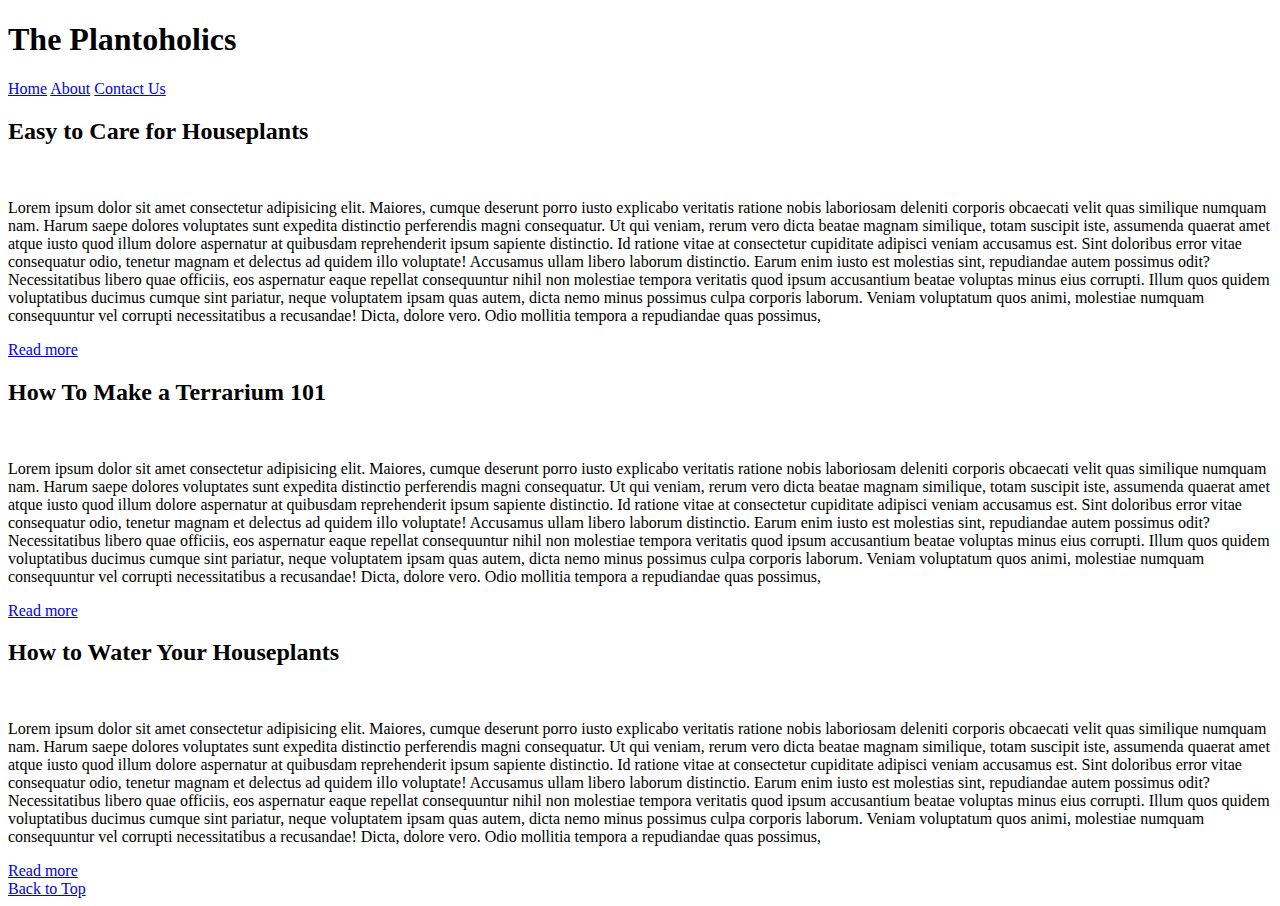
==== index.html @ 07fec586 "project create" ====
<!DOCTYPE html>
<html lang="en">
<head>
    <meta charset="UTF-8">
    <meta http-equiv="X-UA-Compatible" content="IE=edge">
    <meta name="viewport" content="width=device-width, initial-scale=1.0">
    <link rel="stylesheet" href="/main.css">
    <title>The Plantaholics</title>
</head>
<body>
    <header>
        <h1>The Plantoholics</h1>
        <nav>
            <a href="#">Home</a>
            <a href="/about.html">About</a>
            <a href="/contact.html">Contact Us</a>
        </nav>
    </header>

   <div class="post1">
       <h2>Easy to Care for Houseplants</h2>
       <img style="width: 100px;" src="https://images.pexels.com/photos/4503736/pexels-photo-4503736.jpeg?auto=compress&cs=tinysrgb&dpr=3&h=750&w=1260" alt="">
       <p>Lorem ipsum dolor sit amet consectetur adipisicing elit. Maiores, cumque deserunt porro iusto explicabo veritatis ratione nobis laboriosam deleniti corporis obcaecati velit quas similique numquam nam. Harum saepe dolores voluptates sunt expedita distinctio perferendis magni consequatur. Ut qui veniam, rerum vero dicta beatae magnam similique, totam suscipit iste, assumenda quaerat amet atque iusto quod illum dolore aspernatur at quibusdam reprehenderit ipsum sapiente distinctio. Id ratione vitae at consectetur cupiditate adipisci veniam accusamus est. Sint doloribus error vitae consequatur odio, tenetur magnam et delectus ad quidem illo voluptate! Accusamus ullam libero laborum distinctio. Earum enim iusto est molestias sint, repudiandae autem possimus odit? Necessitatibus libero quae officiis, eos aspernatur eaque repellat consequuntur nihil non molestiae tempora veritatis quod ipsum accusantium beatae voluptas minus eius corrupti. Illum quos quidem voluptatibus ducimus cumque sint pariatur, neque voluptatem ipsam quas autem, dicta nemo minus possimus culpa corporis laborum. Veniam voluptatum quos animi, molestiae numquam consequuntur vel corrupti necessitatibus a recusandae! Dicta, dolore vero. Odio mollitia tempora a repudiandae quas possimus, </p>
       <a href="/posts/post1.html">Read more</a>
   </div>

   <div class="post2">
       <h2>How To Make a Terrarium 101</h2>
       <img style="width: 100px;" src="https://images.pexels.com/photos/4503736/pexels-photo-4503736.jpeg?auto=compress&cs=tinysrgb&dpr=3&h=750&w=1260" alt="">
       <p>Lorem ipsum dolor sit amet consectetur adipisicing elit. Maiores, cumque deserunt porro iusto explicabo veritatis ratione nobis laboriosam deleniti corporis obcaecati velit quas similique numquam nam. Harum saepe dolores voluptates sunt expedita distinctio perferendis magni consequatur. Ut qui veniam, rerum vero dicta beatae magnam similique, totam suscipit iste, assumenda quaerat amet atque iusto quod illum dolore aspernatur at quibusdam reprehenderit ipsum sapiente distinctio. Id ratione vitae at consectetur cupiditate adipisci veniam accusamus est. Sint doloribus error vitae consequatur odio, tenetur magnam et delectus ad quidem illo voluptate! Accusamus ullam libero laborum distinctio. Earum enim iusto est molestias sint, repudiandae autem possimus odit? Necessitatibus libero quae officiis, eos aspernatur eaque repellat consequuntur nihil non molestiae tempora veritatis quod ipsum accusantium beatae voluptas minus eius corrupti. Illum quos quidem voluptatibus ducimus cumque sint pariatur, neque voluptatem ipsam quas autem, dicta nemo minus possimus culpa corporis laborum. Veniam voluptatum quos animi, molestiae numquam consequuntur vel corrupti necessitatibus a recusandae! Dicta, dolore vero. Odio mollitia tempora a repudiandae quas possimus, </p>
       <a href="/posts/post2.html">Read more</a>
   </div>

   <div class="post3">
       <h2>How to Water Your Houseplants</h2>
       <img style="width: 100px;" src="https://images.pexels.com/photos/4503736/pexels-photo-4503736.jpeg?auto=compress&cs=tinysrgb&dpr=3&h=750&w=1260" alt="">
       <p>Lorem ipsum dolor sit amet consectetur adipisicing elit. Maiores, cumque deserunt porro iusto explicabo veritatis ratione nobis laboriosam deleniti corporis obcaecati velit quas similique numquam nam. Harum saepe dolores voluptates sunt expedita distinctio perferendis magni consequatur. Ut qui veniam, rerum vero dicta beatae magnam similique, totam suscipit iste, assumenda quaerat amet atque iusto quod illum dolore aspernatur at quibusdam reprehenderit ipsum sapiente distinctio. Id ratione vitae at consectetur cupiditate adipisci veniam accusamus est. Sint doloribus error vitae consequatur odio, tenetur magnam et delectus ad quidem illo voluptate! Accusamus ullam libero laborum distinctio. Earum enim iusto est molestias sint, repudiandae autem possimus odit? Necessitatibus libero quae officiis, eos aspernatur eaque repellat consequuntur nihil non molestiae tempora veritatis quod ipsum accusantium beatae voluptas minus eius corrupti. Illum quos quidem voluptatibus ducimus cumque sint pariatur, neque voluptatem ipsam quas autem, dicta nemo minus possimus culpa corporis laborum. Veniam voluptatum quos animi, molestiae numquam consequuntur vel corrupti necessitatibus a recusandae! Dicta, dolore vero. Odio mollitia tempora a repudiandae quas possimus, </p>
       <a href="/posts/post3.html">Read more</a>
   </div>
    
   <section id="footer">
       <a href="#">Back to Top</a>
       
   </section>
</body>
</html>
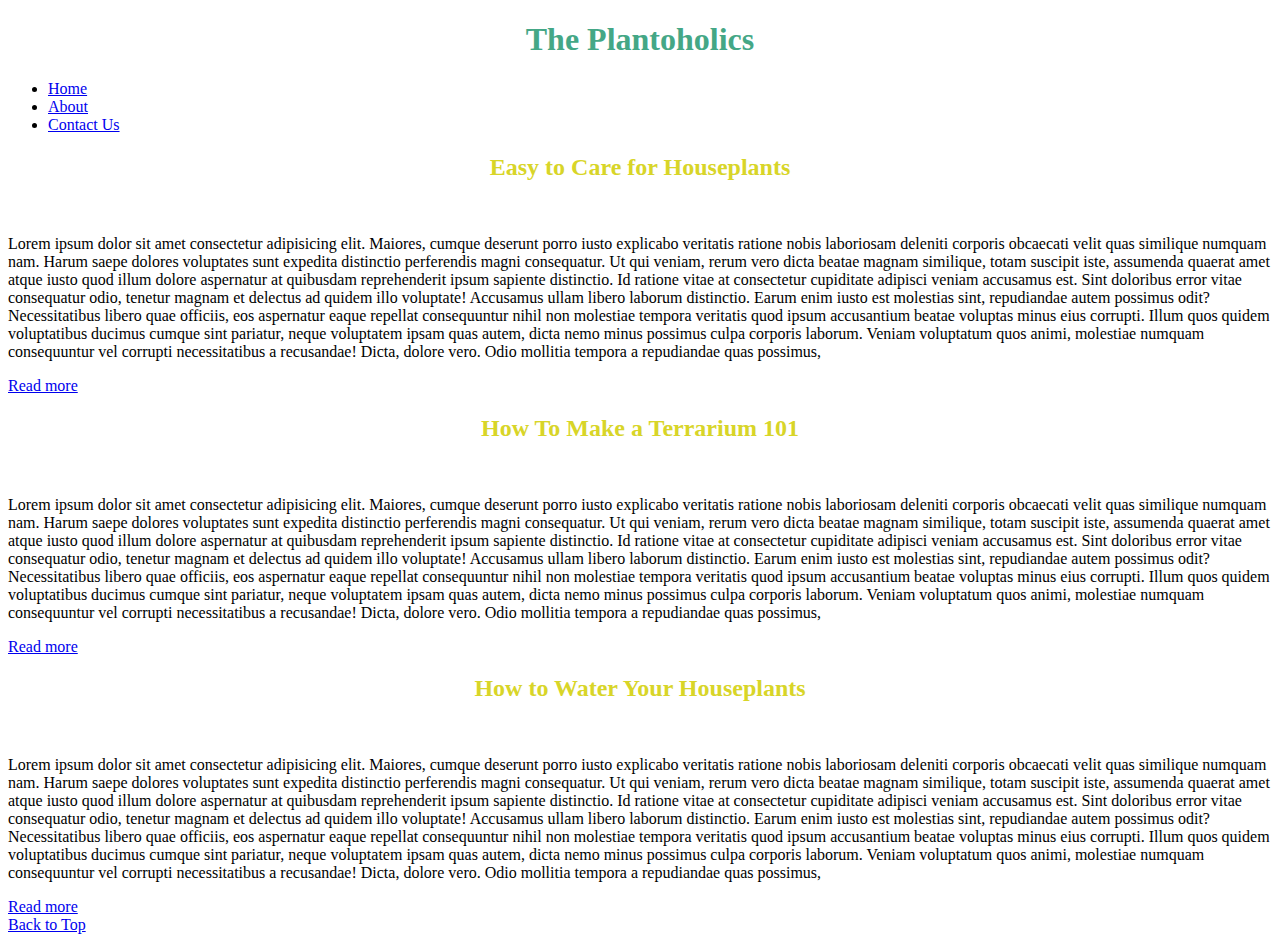
==== commit 832830d2: "index changes" ====
--- a/index.html
+++ b/index.html
@@ -11,9 +11,11 @@
     <header>
         <h1>The Plantoholics</h1>
         <nav>
-            <a href="#">Home</a>
-            <a href="/about.html">About</a>
-            <a href="/contact.html">Contact Us</a>
+            <ul>
+                <li><a href="#">Home</a></li>
+                <li><a href="/about.html">About</a></li>
+                <li><a href="/contact.html">Contact Us</a></li>
+            </ul>
         </nav>
     </header>
 
--- a/main.css
+++ b/main.css
@@ -0,0 +1,46 @@
+h1 {
+    text-align: center;
+    color: #44a786;
+}
+
+h2 {
+    color: rgb(216, 213, 40);
+    text-align: center;
+}
+
+/* Post-1 */
+
+.img1 {
+    width: 100vw;
+    height: 50vh;
+    object-fit: cover;
+  } 
+
+  .post1img {
+    width: 400px;
+    height: 500px;
+    display: block;
+    margin-left: auto;
+    margin-right: auto;
+    width: 50%;
+    object-fit: contain;
+}
+
+.p-style {
+
+}
+
+/* Post-2 */
+
+.img2 {
+    width: 100vw;
+    height: 50vh;
+    object-fit: cover;
+  } 
+
+/* Post-3 */
+
+.img3 {
+    width: 400px;
+    height: 600px;
+}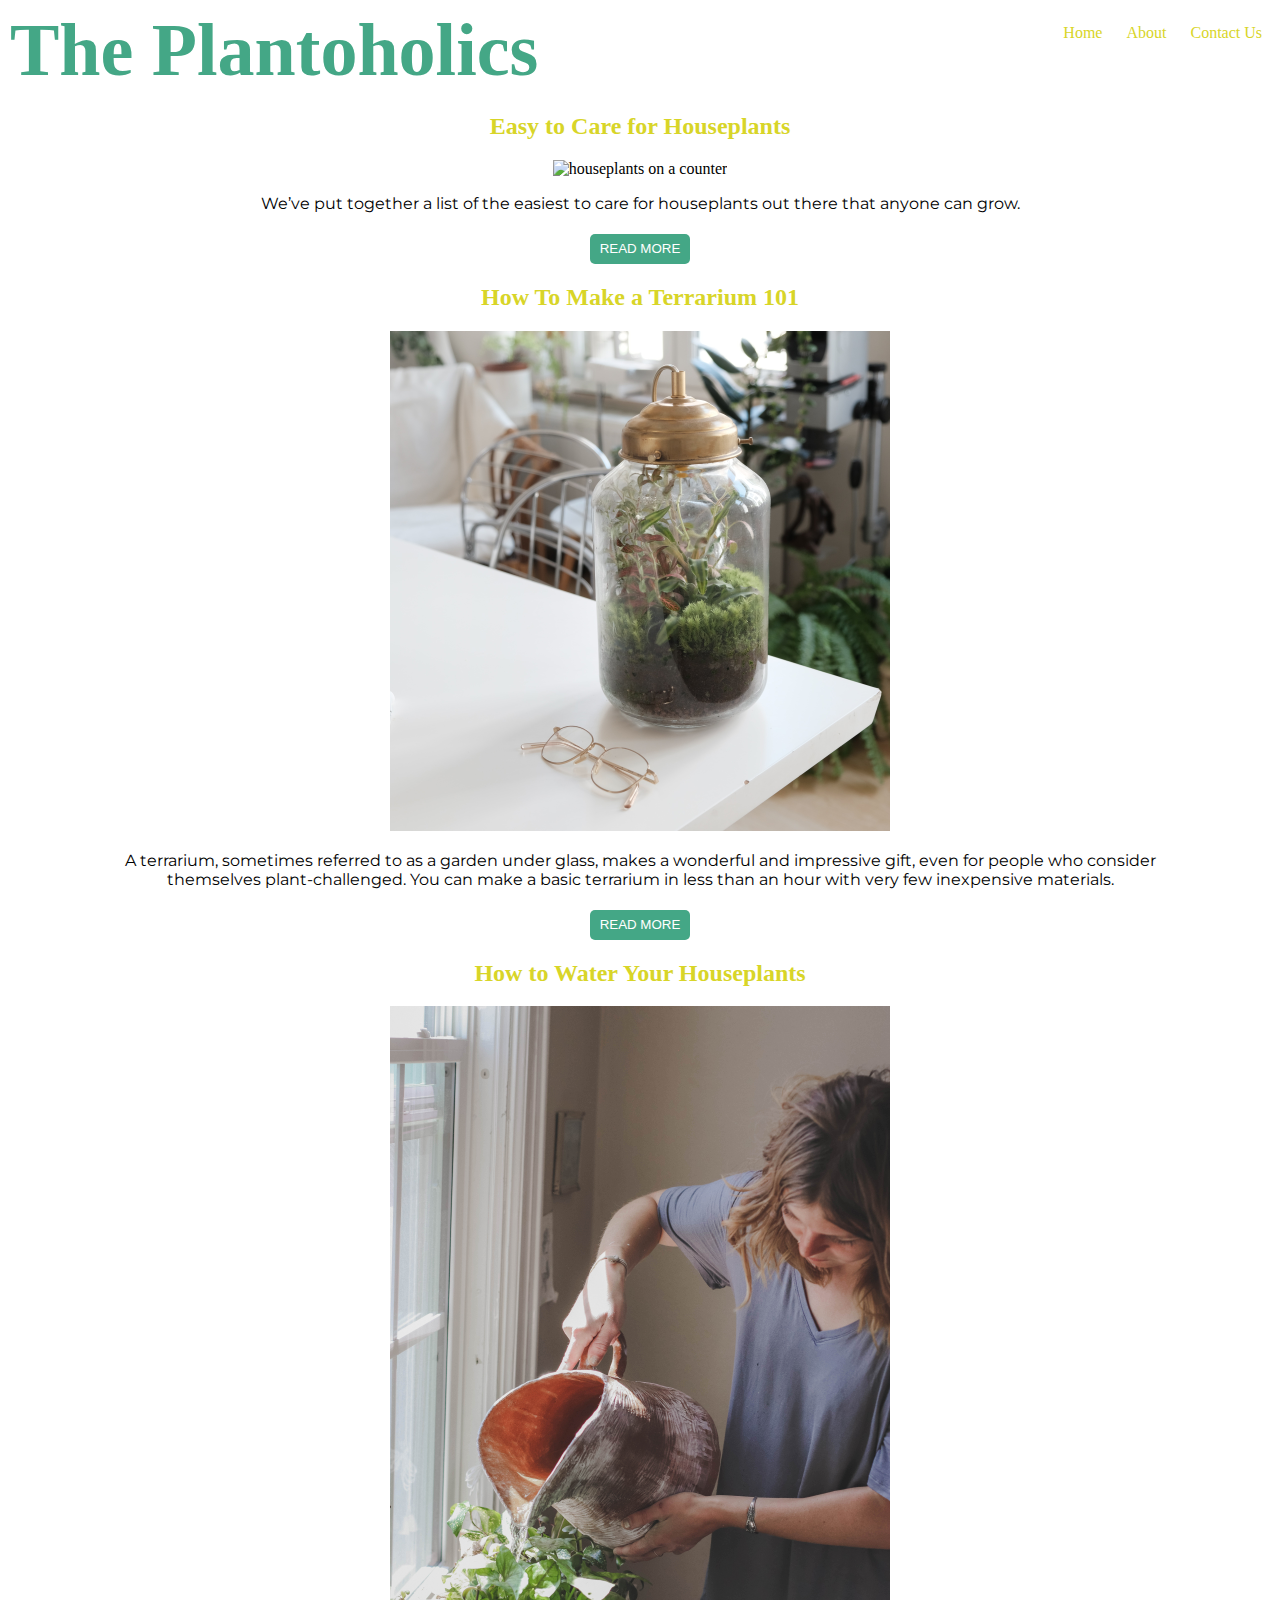
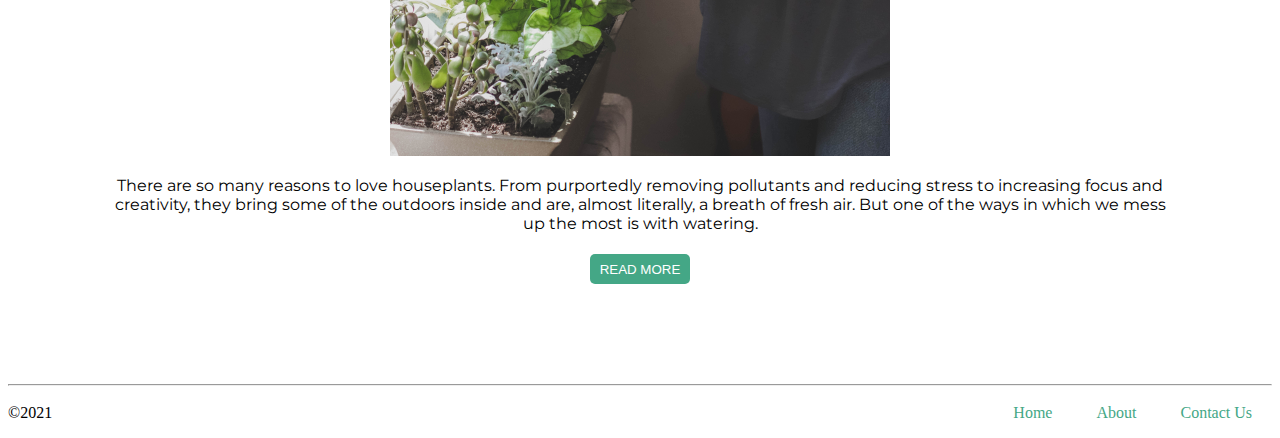
==== commit 50276c0a: "final modified from Ashley" ====
--- a/index.html
+++ b/index.html
@@ -1,5 +1,6 @@
 <!DOCTYPE html>
 <html lang="en">
+
 <head>
     <meta charset="UTF-8">
     <meta http-equiv="X-UA-Compatible" content="IE=edge">
@@ -7,9 +8,9 @@
     <link rel="stylesheet" href="/main.css">
     <title>The Plantaholics</title>
 </head>
+
 <body>
     <header>
-        <h1>The Plantoholics</h1>
         <nav>
             <ul>
                 <li><a href="#">Home</a></li>
@@ -17,32 +18,50 @@
                 <li><a href="/contact.html">Contact Us</a></li>
             </ul>
         </nav>
+        <h1 id="indexH1">The Plantoholics</h1>
     </header>
 
-   <div class="post1">
-       <h2>Easy to Care for Houseplants</h2>
-       <img style="width: 100px;" src="https://images.pexels.com/photos/4503736/pexels-photo-4503736.jpeg?auto=compress&cs=tinysrgb&dpr=3&h=750&w=1260" alt="">
-       <p>Lorem ipsum dolor sit amet consectetur adipisicing elit. Maiores, cumque deserunt porro iusto explicabo veritatis ratione nobis laboriosam deleniti corporis obcaecati velit quas similique numquam nam. Harum saepe dolores voluptates sunt expedita distinctio perferendis magni consequatur. Ut qui veniam, rerum vero dicta beatae magnam similique, totam suscipit iste, assumenda quaerat amet atque iusto quod illum dolore aspernatur at quibusdam reprehenderit ipsum sapiente distinctio. Id ratione vitae at consectetur cupiditate adipisci veniam accusamus est. Sint doloribus error vitae consequatur odio, tenetur magnam et delectus ad quidem illo voluptate! Accusamus ullam libero laborum distinctio. Earum enim iusto est molestias sint, repudiandae autem possimus odit? Necessitatibus libero quae officiis, eos aspernatur eaque repellat consequuntur nihil non molestiae tempora veritatis quod ipsum accusantium beatae voluptas minus eius corrupti. Illum quos quidem voluptatibus ducimus cumque sint pariatur, neque voluptatem ipsam quas autem, dicta nemo minus possimus culpa corporis laborum. Veniam voluptatum quos animi, molestiae numquam consequuntur vel corrupti necessitatibus a recusandae! Dicta, dolore vero. Odio mollitia tempora a repudiandae quas possimus, </p>
-       <a href="/posts/post1.html">Read more</a>
-   </div>
+    <div class="postBox">
+        <h2 class="blogTitle">Easy to Care for Houseplants</h2>
+        <img src="/images/main-post1.jpg" alt="houseplants on a counter">
+        <p>We’ve put together a list of the easiest to care for houseplants out there that anyone can grow.</p>
+        <button class="ReadMore">
+            <a href="/posts/post-1.html">READ MORE</a>
+        </button>
 
-   <div class="post2">
-       <h2>How To Make a Terrarium 101</h2>
-       <img style="width: 100px;" src="https://images.pexels.com/photos/4503736/pexels-photo-4503736.jpeg?auto=compress&cs=tinysrgb&dpr=3&h=750&w=1260" alt="">
-       <p>Lorem ipsum dolor sit amet consectetur adipisicing elit. Maiores, cumque deserunt porro iusto explicabo veritatis ratione nobis laboriosam deleniti corporis obcaecati velit quas similique numquam nam. Harum saepe dolores voluptates sunt expedita distinctio perferendis magni consequatur. Ut qui veniam, rerum vero dicta beatae magnam similique, totam suscipit iste, assumenda quaerat amet atque iusto quod illum dolore aspernatur at quibusdam reprehenderit ipsum sapiente distinctio. Id ratione vitae at consectetur cupiditate adipisci veniam accusamus est. Sint doloribus error vitae consequatur odio, tenetur magnam et delectus ad quidem illo voluptate! Accusamus ullam libero laborum distinctio. Earum enim iusto est molestias sint, repudiandae autem possimus odit? Necessitatibus libero quae officiis, eos aspernatur eaque repellat consequuntur nihil non molestiae tempora veritatis quod ipsum accusantium beatae voluptas minus eius corrupti. Illum quos quidem voluptatibus ducimus cumque sint pariatur, neque voluptatem ipsam quas autem, dicta nemo minus possimus culpa corporis laborum. Veniam voluptatum quos animi, molestiae numquam consequuntur vel corrupti necessitatibus a recusandae! Dicta, dolore vero. Odio mollitia tempora a repudiandae quas possimus, </p>
-       <a href="/posts/post2.html">Read more</a>
-   </div>
+    </div>
 
-   <div class="post3">
-       <h2>How to Water Your Houseplants</h2>
-       <img style="width: 100px;" src="https://images.pexels.com/photos/4503736/pexels-photo-4503736.jpeg?auto=compress&cs=tinysrgb&dpr=3&h=750&w=1260" alt="">
-       <p>Lorem ipsum dolor sit amet consectetur adipisicing elit. Maiores, cumque deserunt porro iusto explicabo veritatis ratione nobis laboriosam deleniti corporis obcaecati velit quas similique numquam nam. Harum saepe dolores voluptates sunt expedita distinctio perferendis magni consequatur. Ut qui veniam, rerum vero dicta beatae magnam similique, totam suscipit iste, assumenda quaerat amet atque iusto quod illum dolore aspernatur at quibusdam reprehenderit ipsum sapiente distinctio. Id ratione vitae at consectetur cupiditate adipisci veniam accusamus est. Sint doloribus error vitae consequatur odio, tenetur magnam et delectus ad quidem illo voluptate! Accusamus ullam libero laborum distinctio. Earum enim iusto est molestias sint, repudiandae autem possimus odit? Necessitatibus libero quae officiis, eos aspernatur eaque repellat consequuntur nihil non molestiae tempora veritatis quod ipsum accusantium beatae voluptas minus eius corrupti. Illum quos quidem voluptatibus ducimus cumque sint pariatur, neque voluptatem ipsam quas autem, dicta nemo minus possimus culpa corporis laborum. Veniam voluptatum quos animi, molestiae numquam consequuntur vel corrupti necessitatibus a recusandae! Dicta, dolore vero. Odio mollitia tempora a repudiandae quas possimus, </p>
-       <a href="/posts/post3.html">Read more</a>
-   </div>
+    <div class="postBox">
+        <h2 class="blogTitle">How To Make a Terrarium 101</h2>
+        <img src="/images/main-post2.jpg" alt="terrarium on a desk">
+        <p>A terrarium, sometimes referred to as a garden under glass, makes a wonderful and impressive gift, even for people who consider themselves plant-challenged. You can make a basic terrarium in less than an hour with very few inexpensive materials.</p>
+        <button class="ReadMore">
+            <a href="/posts/post-2.html">READ MORE</a>
+        </button>
+    </div>
+
+    <div class="postBox">
+        <h2 class="blogTitle">How to Water Your Houseplants</h2>
+        <img src="/images/main-post3.jpg" alt="woman watering houseplants">
+        <p>
+            There are so many reasons to love houseplants. From purportedly removing pollutants and reducing stress to increasing focus and creativity, they bring some of the outdoors inside and are, almost literally, a breath of fresh air. But one of the ways in which we mess up the most is with watering.
+        </p>
+
+        <button class="ReadMore">
+            <a href="/posts/post-3.html">READ MORE</a>
+        </button>
+    </div>
     
-   <section id="footer">
-       <a href="#">Back to Top</a>
-       
-   </section>
+   
+    <footer id="footer">
+      <hr>   
+      <p> ©2021 </p>
+            <ul>
+                <li><a href="#">Home</a></li>
+                <li><a href="/about.html">About</a></li>
+                <li><a href="/contact.html">Contact Us</a></li>
+            </ul>
+    </footer>
 </body>
+
 </html>--- a/main.css
+++ b/main.css
@@ -1,3 +1,150 @@
+@import url('https://fonts.googleapis.com/css2?family=Montserrat:ital,wght@0,100;0,200;0,300;0,400;0,500;0,600;0,700;0,800;0,900;1,100;1,200;1,300;1,400;1,500;1,600;1,700;1,800;1,900&family=Reenie+Beanie&display=swap');
+
+html {
+    text-align: center;
+    box-sizing: border-box;
+}
+
+/* navigation bar*/
+nav {
+    float: right;
+}
+
+nav ul li {
+    list-style-type: none;
+    display: inline-block;
+    margin-left: 10px;
+    margin-right: 10px;
+    
+}
+
+nav ul li a:link {
+    text-decoration: none;
+    color: rgb(216, 213, 40);
+}
+
+nav ul li a:visited {
+    text-decoration: none;
+    color: rgb(216, 213, 40);
+}
+
+nav ul li a:hover {
+    text-decoration: underline;
+    color: #44a786;
+    font-size: 17px;
+}
+
+nav ul li a:active {
+    text-decoration: underline;
+    color: #ffa500;
+    font-size: 17px;
+}
+
+/* Blog title */
+#indexH1 {
+    text-align: left;
+    font-size: 74px;
+    margin: 5px 2px 10px 2px
+}
+
+/* Read More button */
+.ReadMore {
+    width: 100px;
+    height: 30px;
+    border: 0;
+    border-radius: 5px;
+    background-color: #44a786;
+}
+
+.ReadMore a:link {
+    text-decoration: none;
+    color: rgb(255, 255, 255);
+}
+
+.ReadMore a:visited {
+    color: rgb(255, 255, 255);
+}
+
+.ReadMore a:hover {
+    color: rgb(216, 213, 40)
+}
+
+/* index blog title */
+.blogTitle:hover {
+    color: #44a786;
+}
+
+/* index blog post */
+.postBox p {
+    font-family: 'Montserrat', sans-serif;
+    padding: 0px 100px 5px 100px;
+}
+
+.postBox img {
+    width: 500px;
+}
+
+/* signature in About page */
+#signature {
+    font-family: 'Reenie Beanie', cursive;
+    font-size: 32px;
+    margin-top: 10px;
+}
+
+/* social buttons in Contact page */
+.space {
+    color: #44a786;
+    margin: 10px 20px 30px;
+}
+
+.space:hover {
+    color: rgb(216, 213, 40)
+}
+
+/* footer */
+#footer hr {
+    margin-top: 100px;
+}
+
+#footer p {
+    margin-top: 10px;
+    float: left
+}
+
+#footer ul {
+    margin-top: 10px;
+    float: right;
+    list-style-type: none;
+    display: inline-block
+}
+
+#footer ul li {
+    display: inline-block;
+    margin: 0 20px
+}
+
+#footer ul li a:link {
+    text-decoration: none;
+    color:  #44a786;
+}
+
+#footer ul li a:visited {
+    text-decoration: none;
+    color: #44a786;
+}
+
+#footer ul li a:hover {
+    text-decoration: underline;
+    color: rgb(216, 213, 40);
+}
+
+#footer ul li a:active {
+    text-decoration: underline;
+    color: rgb(216, 213, 40);
+}
+/* End of footer styles */
+
+
 h1 {
     text-align: center;
     color: #44a786;
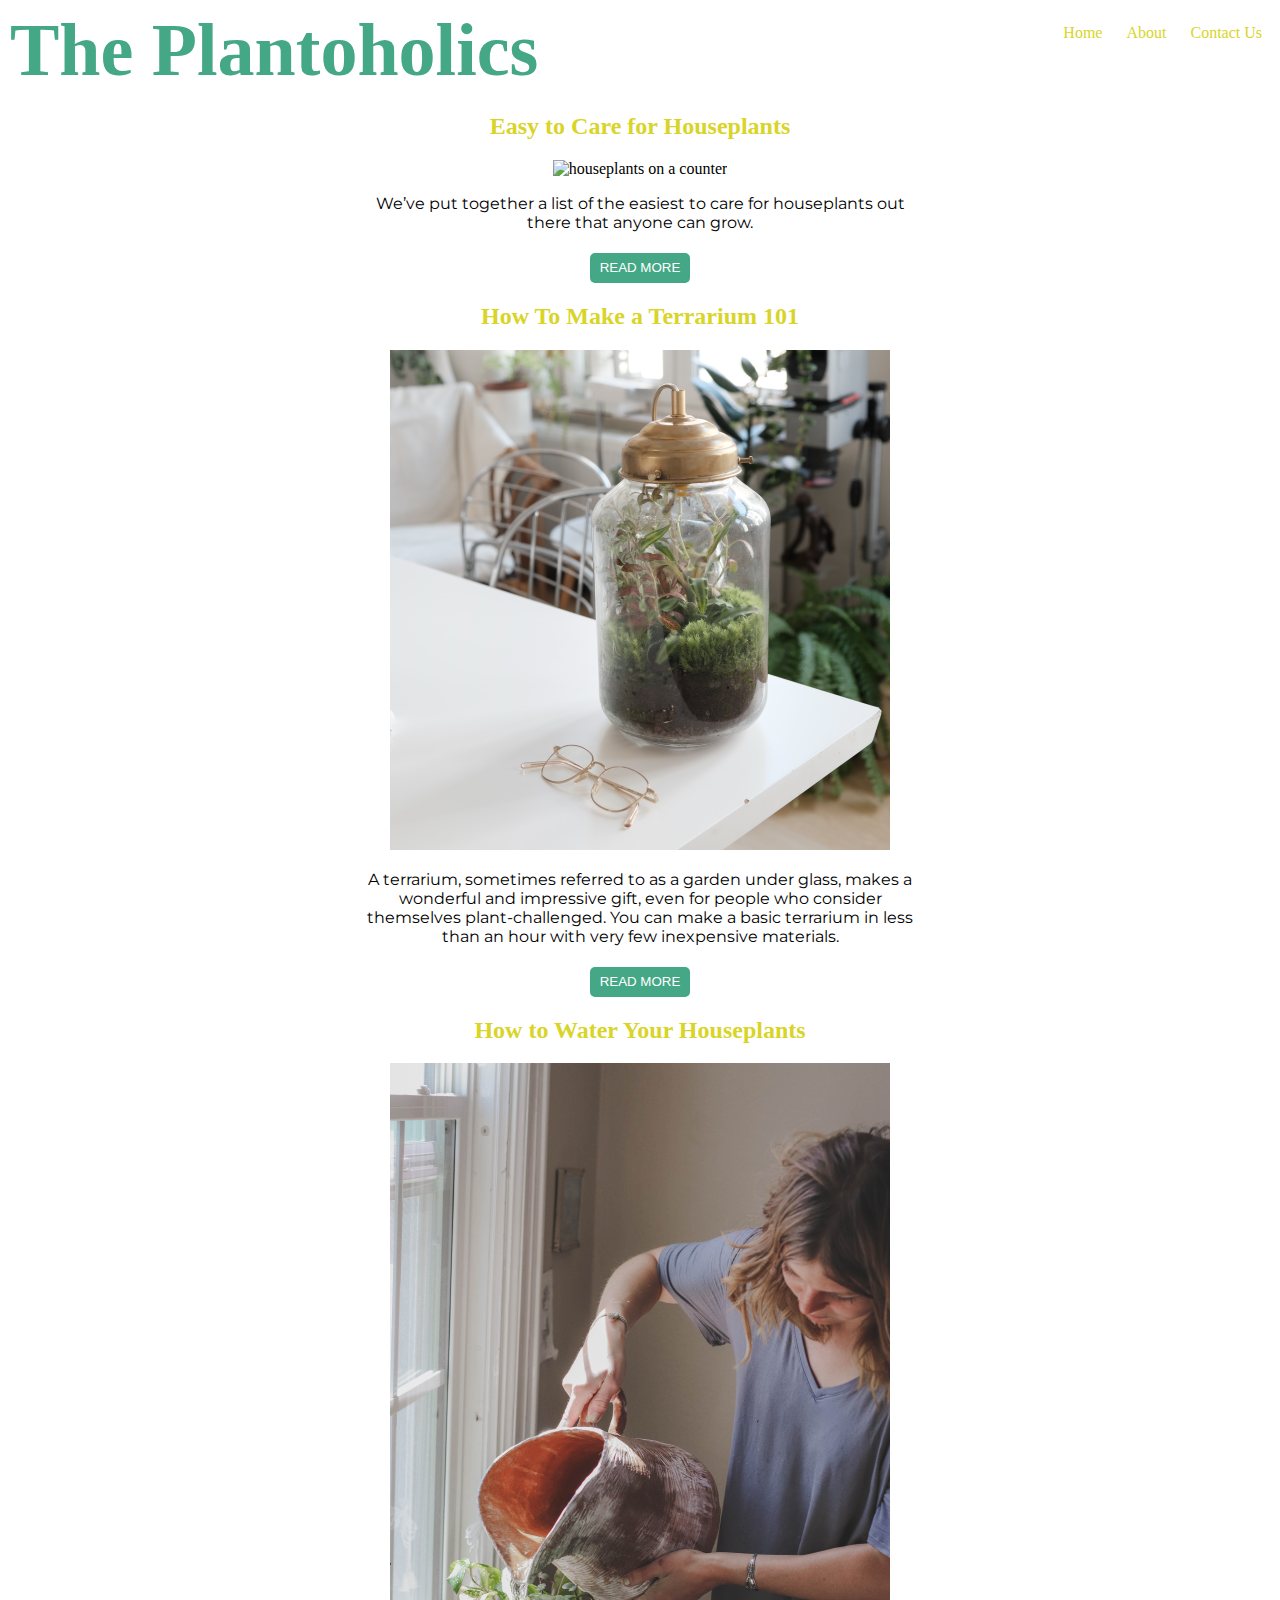
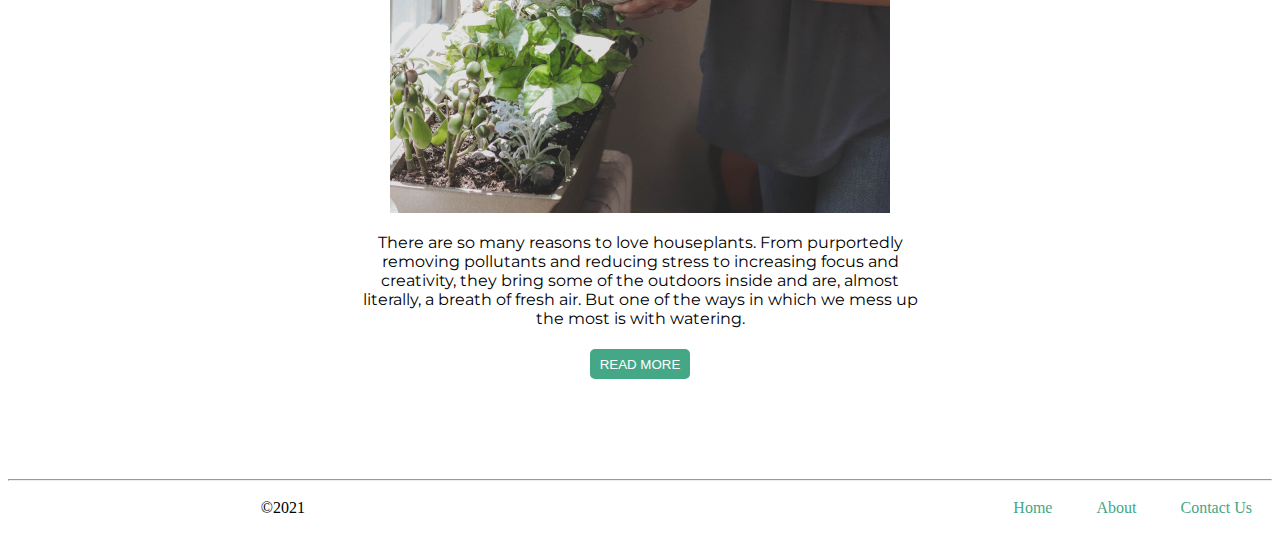
==== commit 729797d7: "changed the link paths" ====
--- a/index.html
+++ b/index.html
@@ -5,7 +5,7 @@
     <meta charset="UTF-8">
     <meta http-equiv="X-UA-Compatible" content="IE=edge">
     <meta name="viewport" content="width=device-width, initial-scale=1.0">
-    <link rel="stylesheet" href="/main.css">
+    <link rel="stylesheet" href="main.css">
     <title>The Plantaholics</title>
 </head>
 
@@ -14,8 +14,8 @@
         <nav>
             <ul>
                 <li><a href="#">Home</a></li>
-                <li><a href="/about.html">About</a></li>
-                <li><a href="/contact.html">Contact Us</a></li>
+                <li><a href="about.html">About</a></li>
+                <li><a href="contact.html">Contact Us</a></li>
             </ul>
         </nav>
         <h1 id="indexH1">The Plantoholics</h1>
@@ -23,32 +23,32 @@
 
     <div class="postBox">
         <h2 class="blogTitle">Easy to Care for Houseplants</h2>
-        <img src="/images/main-post1.jpg" alt="houseplants on a counter">
+        <img src="./images/main-post1.jpg" alt="houseplants on a counter">
         <p>We’ve put together a list of the easiest to care for houseplants out there that anyone can grow.</p>
         <button class="ReadMore">
-            <a href="/posts/post-1.html">READ MORE</a>
+            <a href="./posts/post-1.html">READ MORE</a>
         </button>
 
     </div>
 
     <div class="postBox">
         <h2 class="blogTitle">How To Make a Terrarium 101</h2>
-        <img src="/images/main-post2.jpg" alt="terrarium on a desk">
+        <img src="./images/main-post2.jpg" alt="terrarium on a desk">
         <p>A terrarium, sometimes referred to as a garden under glass, makes a wonderful and impressive gift, even for people who consider themselves plant-challenged. You can make a basic terrarium in less than an hour with very few inexpensive materials.</p>
         <button class="ReadMore">
-            <a href="/posts/post-2.html">READ MORE</a>
+            <a href="./posts/post-2.html">READ MORE</a>
         </button>
     </div>
 
     <div class="postBox">
         <h2 class="blogTitle">How to Water Your Houseplants</h2>
-        <img src="/images/main-post3.jpg" alt="woman watering houseplants">
+        <img src="./images/main-post3.jpg" alt="woman watering houseplants">
         <p>
             There are so many reasons to love houseplants. From purportedly removing pollutants and reducing stress to increasing focus and creativity, they bring some of the outdoors inside and are, almost literally, a breath of fresh air. But one of the ways in which we mess up the most is with watering.
         </p>
 
         <button class="ReadMore">
-            <a href="/posts/post-3.html">READ MORE</a>
+            <a href="./posts/post-3.html">READ MORE</a>
         </button>
     </div>
     
@@ -58,10 +58,10 @@
       <p> ©2021 </p>
             <ul>
                 <li><a href="#">Home</a></li>
-                <li><a href="/about.html">About</a></li>
-                <li><a href="/contact.html">Contact Us</a></li>
+                <li><a href="about.html">About</a></li>
+                <li><a href="contact.html">Contact Us</a></li>
             </ul>
     </footer>
 </body>
 
-</html>+</html>
--- a/main.css
+++ b/main.css
@@ -155,6 +155,16 @@
     text-align: center;
 }
 
+h3 {
+    color: #44a786;
+    text-align: center;
+}
+
+p {
+    margin-right: 20%;
+    margin-left: 20%;
+}
+
 /* Post-1 */
 
 .img1 {
@@ -183,11 +193,59 @@
     width: 100vw;
     height: 50vh;
     object-fit: cover;
+    width: 100vw;
+    height: 50vh;
   } 
+
+  .container-photo {
+      background-image: url(./images/terrarium-background2.jpg);
+      background-size: 100%;
+      background-repeat: no-repeat;
+      height: 40vh;
+      padding: 10px 10px;
+  } 
+
+  .post2img {
+    width: 600px;
+    height: 500px;
+    display: block;
+    margin-left: auto;
+    margin-right: auto;
+    width: 50%;
+    object-fit: contain;
+}
+
+.list2>li:hover {
+    color: #44a786;
+}
 
 /* Post-3 */
 
 .img3 {
     width: 400px;
     height: 600px;
+    display: block;
+    margin-left: auto;
+    margin-right: auto;
+    width: 50%;
+    object-fit: contain;
+}
+
+.post3img {
+    width: 600px;
+    height: 500px;
+    display: block;
+    margin-left: auto;
+    margin-right: auto;
+    width: 50%;
+    object-fit: contain;
+}
+
+.list {
+    margin-right: 20%;
+    margin-left: 20%;
+}
+
+.list>li:hover {
+    color: #44a786;
 }